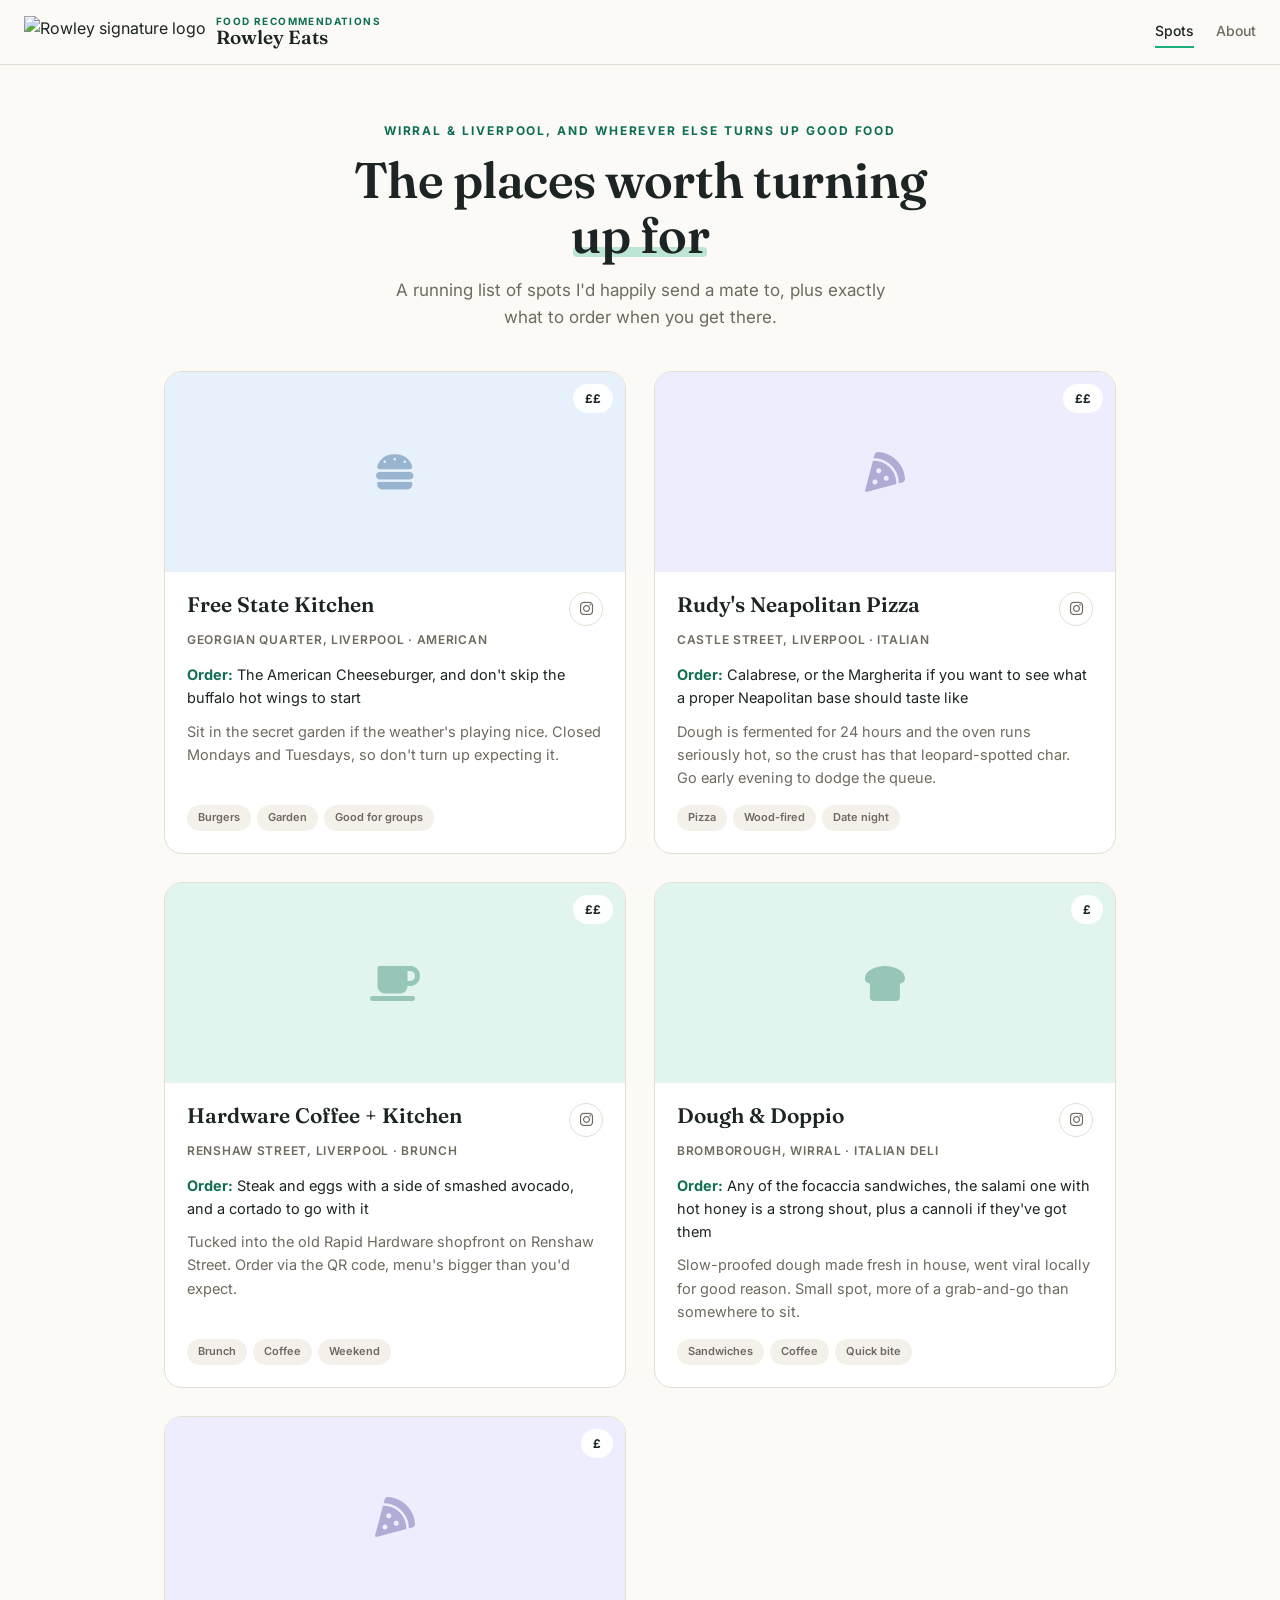
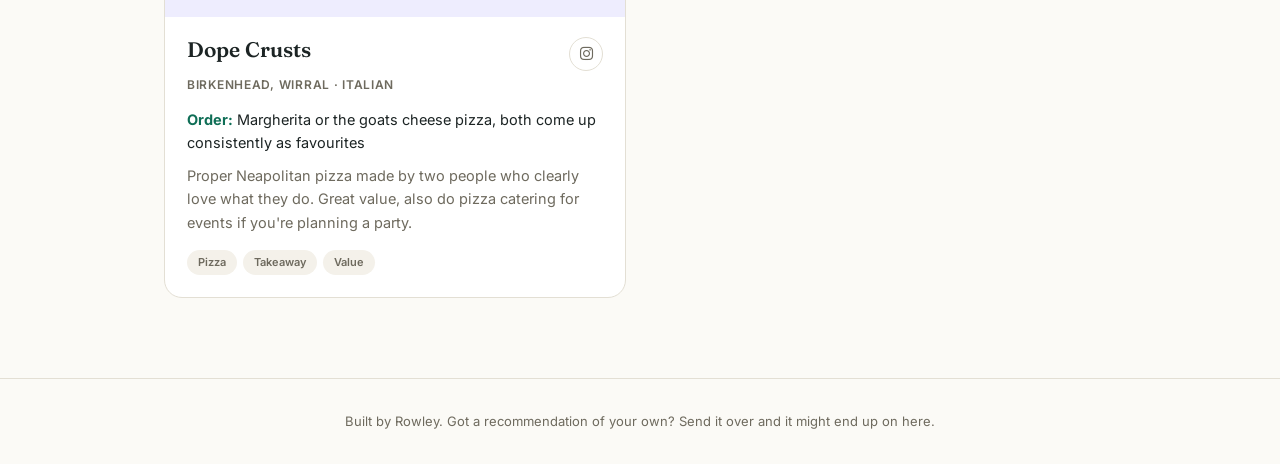
==== index.html @ 27c66225 "Add files via upload" ====
<!DOCTYPE html>
<html lang="en">
<head>
  <meta charset="UTF-8">
  <meta name="viewport" content="width=device-width, initial-scale=1.0">
  <title>Rowley Eats — Food recommendations from Rowley</title>
  <meta name="description" content="Rowley's personal recommendations for places to eat across the Wirral and Liverpool, with notes on what to order.">

  <link rel="preconnect" href="https://fonts.googleapis.com">
  <link rel="preconnect" href="https://fonts.gstatic.com" crossorigin>
  <link href="https://fonts.googleapis.com/css2?family=Fraunces:wght@500;600&family=Inter:wght@400;500;600;700&display=swap" rel="stylesheet">

  <link rel="stylesheet" href="https://cdnjs.cloudflare.com/ajax/libs/font-awesome/6.5.2/css/all.min.css" />

  <link rel="stylesheet" href="style.css">
</head>
<body>

  <header class="topbar">
    <div class="brand">
      <img src="assets/logo.png" alt="Rowley signature logo">
      <div class="brand-text">
        <span class="brand-eyebrow">Food recommendations</span>
        <span class="brand-title">Rowley Eats</span>
      </div>
    </div>
    <nav>
      <a href="index.html" class="active">Spots</a>
      <a href="about.html">About</a>
    </nav>
  </header>

  <section class="hero">
    <div class="hero-eyebrow">Wirral &amp; Liverpool, and wherever else turns up good food</div>
    <h1>The places worth turning <span class="underline">up for</span></h1>
    <p class="lede">A running list of spots I'd happily send a mate to, plus exactly what to order when you get there.</p>
  </section>

  <div class="grid" id="grid"></div>

  <footer>
    Built by Rowley. Got a recommendation of your own? Send it over and it might end up on here.
  </footer>

  <script src="data.js"></script>
  <script src="app.js"></script>
</body>
</html>
---- style.css ----
:root {
  --teal: #1AAE78;
  --teal-dark: #0F6E56;
  --teal-50: #E1F5EE;
  --blue: #2D6CDF;
  --blue-dark: #0C447C;
  --blue-50: #E6F1FB;
  --indigo: #4B3FA8;
  --indigo-dark: #3C3489;
  --indigo-50: #EEEDFE;
  --ink: #1C2424;
  --paper: #FBFAF6;
  --paper-warm: #F4F1EA;
  --line: #E3DFD4;
  --muted: #6E6A5E;
  --radius: 18px;
  --serif: "Fraunces", Georgia, serif;
  --sans: "Inter", -apple-system, BlinkMacSystemFont, "Segoe UI", sans-serif;
}

* {
  box-sizing: border-box;
}

html, body {
  margin: 0;
  padding: 0;
}

body {
  font-family: var(--sans);
  background: var(--paper);
  color: var(--ink);
  line-height: 1.6;
}

/* ===== Top bar ===== */

.topbar {
  display: flex;
  align-items: center;
  justify-content: space-between;
  padding: 16px 24px;
  border-bottom: 1px solid var(--line);
  background: var(--paper);
  position: sticky;
  top: 0;
  z-index: 50;
}

.brand {
  display: flex;
  align-items: center;
  gap: 10px;
}

.brand img {
  height: 32px;
  width: auto;
}

.brand-text {
  display: flex;
  flex-direction: column;
  line-height: 1.1;
}

.brand-eyebrow {
  font-size: 10px;
  letter-spacing: 0.14em;
  text-transform: uppercase;
  color: var(--teal-dark);
  font-weight: 700;
}

.brand-title {
  font-family: var(--serif);
  font-size: 19px;
  font-weight: 600;
  color: var(--ink);
}

.topbar nav {
  display: flex;
  gap: 22px;
}

.topbar nav a {
  color: var(--muted);
  text-decoration: none;
  font-size: 14px;
  font-weight: 500;
  padding: 4px 0;
  border-bottom: 2px solid transparent;
}

.topbar nav a:hover,
.topbar nav a.active {
  color: var(--ink);
  border-bottom-color: var(--teal);
}

/* ===== Hero ===== */

.hero {
  max-width: 720px;
  margin: 0 auto;
  padding: 56px 24px 32px;
  text-align: center;
}

.hero-eyebrow {
  font-size: 12px;
  letter-spacing: 0.16em;
  text-transform: uppercase;
  color: var(--teal-dark);
  font-weight: 700;
  margin-bottom: 12px;
}

.hero h1 {
  font-family: var(--serif);
  font-size: clamp(32px, 6vw, 50px);
  font-weight: 600;
  line-height: 1.1;
  margin: 0 0 14px;
  letter-spacing: -0.01em;
}

.hero h1 .underline {
  position: relative;
  display: inline-block;
}

.hero h1 .underline::after {
  content: "";
  position: absolute;
  left: 2px;
  right: 2px;
  bottom: 6px;
  height: 10px;
  background: var(--teal);
  opacity: 0.28;
  z-index: -1;
  border-radius: 4px;
}

.hero p.lede {
  font-size: 17px;
  color: var(--muted);
  max-width: 520px;
  margin: 0 auto;
}

/* ===== Card grid ===== */

.grid {
  max-width: 1000px;
  margin: 0 auto;
  padding: 8px 24px 80px;
  display: grid;
  grid-template-columns: repeat(2, 1fr);
  gap: 28px;
}

@media (max-width: 760px) {
  .grid {
    grid-template-columns: 1fr;
    gap: 24px;
  }
}

/* ===== Card ===== */

.card {
  background: #fff;
  border: 1px solid var(--line);
  border-radius: var(--radius);
  overflow: hidden;
  display: flex;
  flex-direction: column;
}

.card-image {
  height: 200px;
  width: 100%;
  position: relative;
  overflow: hidden;
}

.card-image img {
  width: 100%;
  height: 100%;
  object-fit: cover;
  display: block;
}

.card-image-placeholder {
  width: 100%;
  height: 100%;
  display: flex;
  align-items: center;
  justify-content: center;
  position: relative;
}

.card-image-placeholder .icon {
  font-size: 40px;
  opacity: 0.35;
}

.placeholder-teal {
  background: var(--teal-50);
  color: var(--teal-dark);
}

.placeholder-blue {
  background: var(--blue-50);
  color: var(--blue-dark);
}

.placeholder-indigo {
  background: var(--indigo-50);
  color: var(--indigo-dark);
}

.price-badge {
  position: absolute;
  top: 12px;
  right: 12px;
  background: rgba(255,255,255,0.92);
  border-radius: 999px;
  padding: 5px 12px;
  font-size: 12px;
  font-weight: 700;
  color: var(--ink);
}

.card-body {
  padding: 20px 22px 22px;
  display: flex;
  flex-direction: column;
  flex: 1;
}

.card-top {
  display: flex;
  align-items: flex-start;
  justify-content: space-between;
  gap: 10px;
  margin-bottom: 4px;
}

.card-name {
  font-family: var(--serif);
  font-size: 21px;
  font-weight: 600;
  margin: 0;
  line-height: 1.2;
}

.insta-link {
  flex-shrink: 0;
  display: flex;
  align-items: center;
  justify-content: center;
  width: 34px;
  height: 34px;
  border-radius: 50%;
  border: 1px solid var(--line);
  color: var(--muted);
  text-decoration: none;
  font-size: 15px;
  transition: all 0.15s ease;
}

.insta-link:hover {
  color: var(--ink);
  border-color: var(--teal);
}

.card-meta {
  font-size: 12px;
  color: var(--muted);
  text-transform: uppercase;
  letter-spacing: 0.06em;
  font-weight: 600;
  margin: 0 0 14px;
}

.card-order {
  font-size: 14.5px;
  margin: 0 0 10px;
}

.card-order .label {
  font-weight: 700;
  color: var(--teal-dark);
}

.card-note {
  font-size: 14.5px;
  color: var(--muted);
  margin: 0 0 16px;
  flex: 1;
}

.card-tags {
  display: flex;
  gap: 6px;
  flex-wrap: wrap;
}

.tag {
  font-size: 11px;
  background: var(--paper-warm);
  color: var(--muted);
  padding: 4px 11px;
  border-radius: 999px;
  font-weight: 600;
}

/* ===== Footer ===== */

footer {
  border-top: 1px solid var(--line);
  padding: 32px 24px;
  text-align: center;
  font-size: 13px;
  color: var(--muted);
}
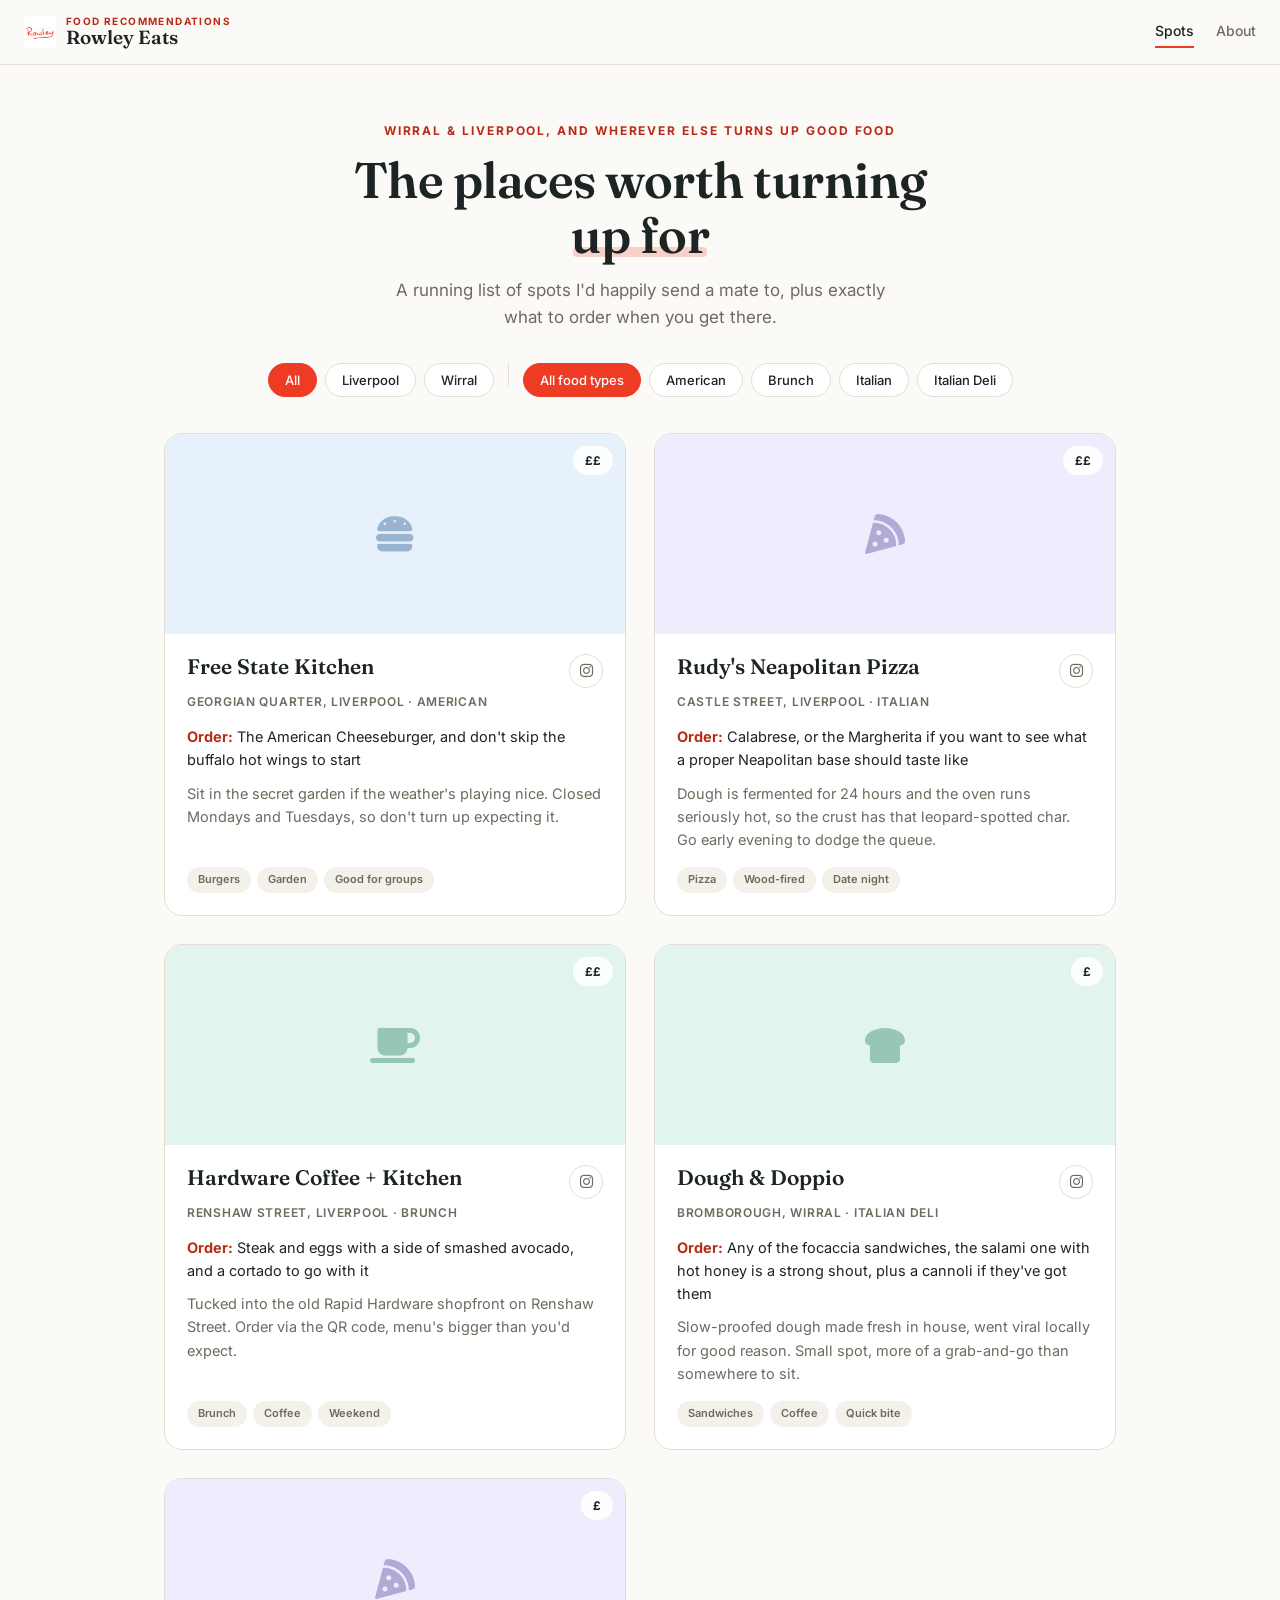
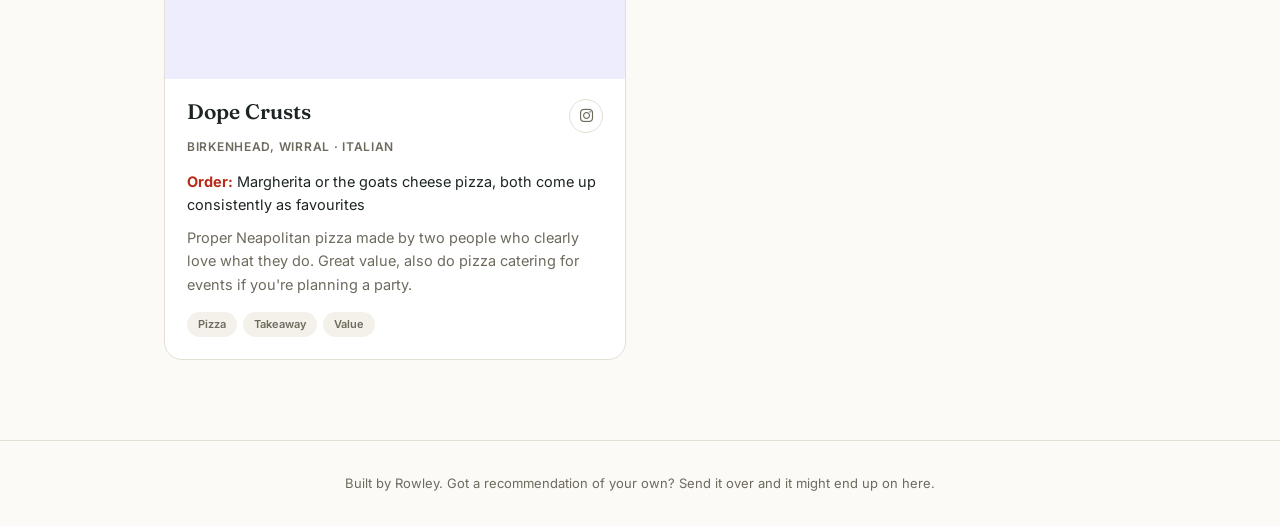
==== commit 4b0199f6: "Add files via upload" ====
--- a/index.html
+++ b/index.html
@@ -36,6 +36,10 @@
     <p class="lede">A running list of spots I'd happily send a mate to, plus exactly what to order when you get there.</p>
   </section>
 
+  <div class="filters" id="filters">
+    <button class="chip active" data-filter-type="city" data-value="all">All</button>
+  </div>
+
   <div class="grid" id="grid"></div>
 
   <footer>
--- a/style.css
+++ b/style.css
@@ -1,4 +1,7 @@
 :root {
+  --accent: #EE3B24;
+  --accent-dark: #B82B17;
+  --accent-50: #FCEAE6;
   --teal: #1AAE78;
   --teal-dark: #0F6E56;
   --teal-50: #E1F5EE;
@@ -69,7 +72,7 @@
   font-size: 10px;
   letter-spacing: 0.14em;
   text-transform: uppercase;
-  color: var(--teal-dark);
+  color: var(--accent-dark);
   font-weight: 700;
 }
 
@@ -97,7 +100,7 @@
 .topbar nav a:hover,
 .topbar nav a.active {
   color: var(--ink);
-  border-bottom-color: var(--teal);
+  border-bottom-color: var(--accent);
 }
 
 /* ===== Hero ===== */
@@ -113,7 +116,7 @@
   font-size: 12px;
   letter-spacing: 0.16em;
   text-transform: uppercase;
-  color: var(--teal-dark);
+  color: var(--accent-dark);
   font-weight: 700;
   margin-bottom: 12px;
 }
@@ -139,8 +142,8 @@
   right: 2px;
   bottom: 6px;
   height: 10px;
-  background: var(--teal);
-  opacity: 0.28;
+  background: var(--accent);
+  opacity: 0.22;
   z-index: -1;
   border-radius: 4px;
 }
@@ -150,6 +153,56 @@
   color: var(--muted);
   max-width: 520px;
   margin: 0 auto;
+}
+
+/* ===== Filter chips ===== */
+
+.filters {
+  max-width: 1000px;
+  margin: 0 auto;
+  padding: 0 24px 28px;
+  display: flex;
+  flex-wrap: wrap;
+  justify-content: center;
+  gap: 8px;
+}
+
+.filters .divider {
+  width: 1px;
+  height: 24px;
+  background: var(--line);
+  margin: 0 6px;
+}
+
+.chip {
+  border: 1px solid var(--line);
+  background: #fff;
+  color: var(--ink);
+  font-size: 13px;
+  font-weight: 500;
+  padding: 8px 16px;
+  border-radius: 999px;
+  cursor: pointer;
+  transition: all 0.15s ease;
+  font-family: var(--sans);
+}
+
+.chip:hover {
+  border-color: var(--accent);
+}
+
+.chip.active {
+  background: var(--accent);
+  border-color: var(--accent);
+  color: #fff;
+}
+
+.no-results {
+  text-align: center;
+  color: var(--muted);
+  font-size: 15px;
+  padding: 40px 24px;
+  grid-column: 1 / -1;
 }
 
 /* ===== Card grid ===== */
@@ -276,7 +329,7 @@
 
 .insta-link:hover {
   color: var(--ink);
-  border-color: var(--teal);
+  border-color: var(--accent);
 }
 
 .card-meta {
@@ -295,7 +348,7 @@
 
 .card-order .label {
   font-weight: 700;
-  color: var(--teal-dark);
+  color: var(--accent-dark);
 }
 
 .card-note {
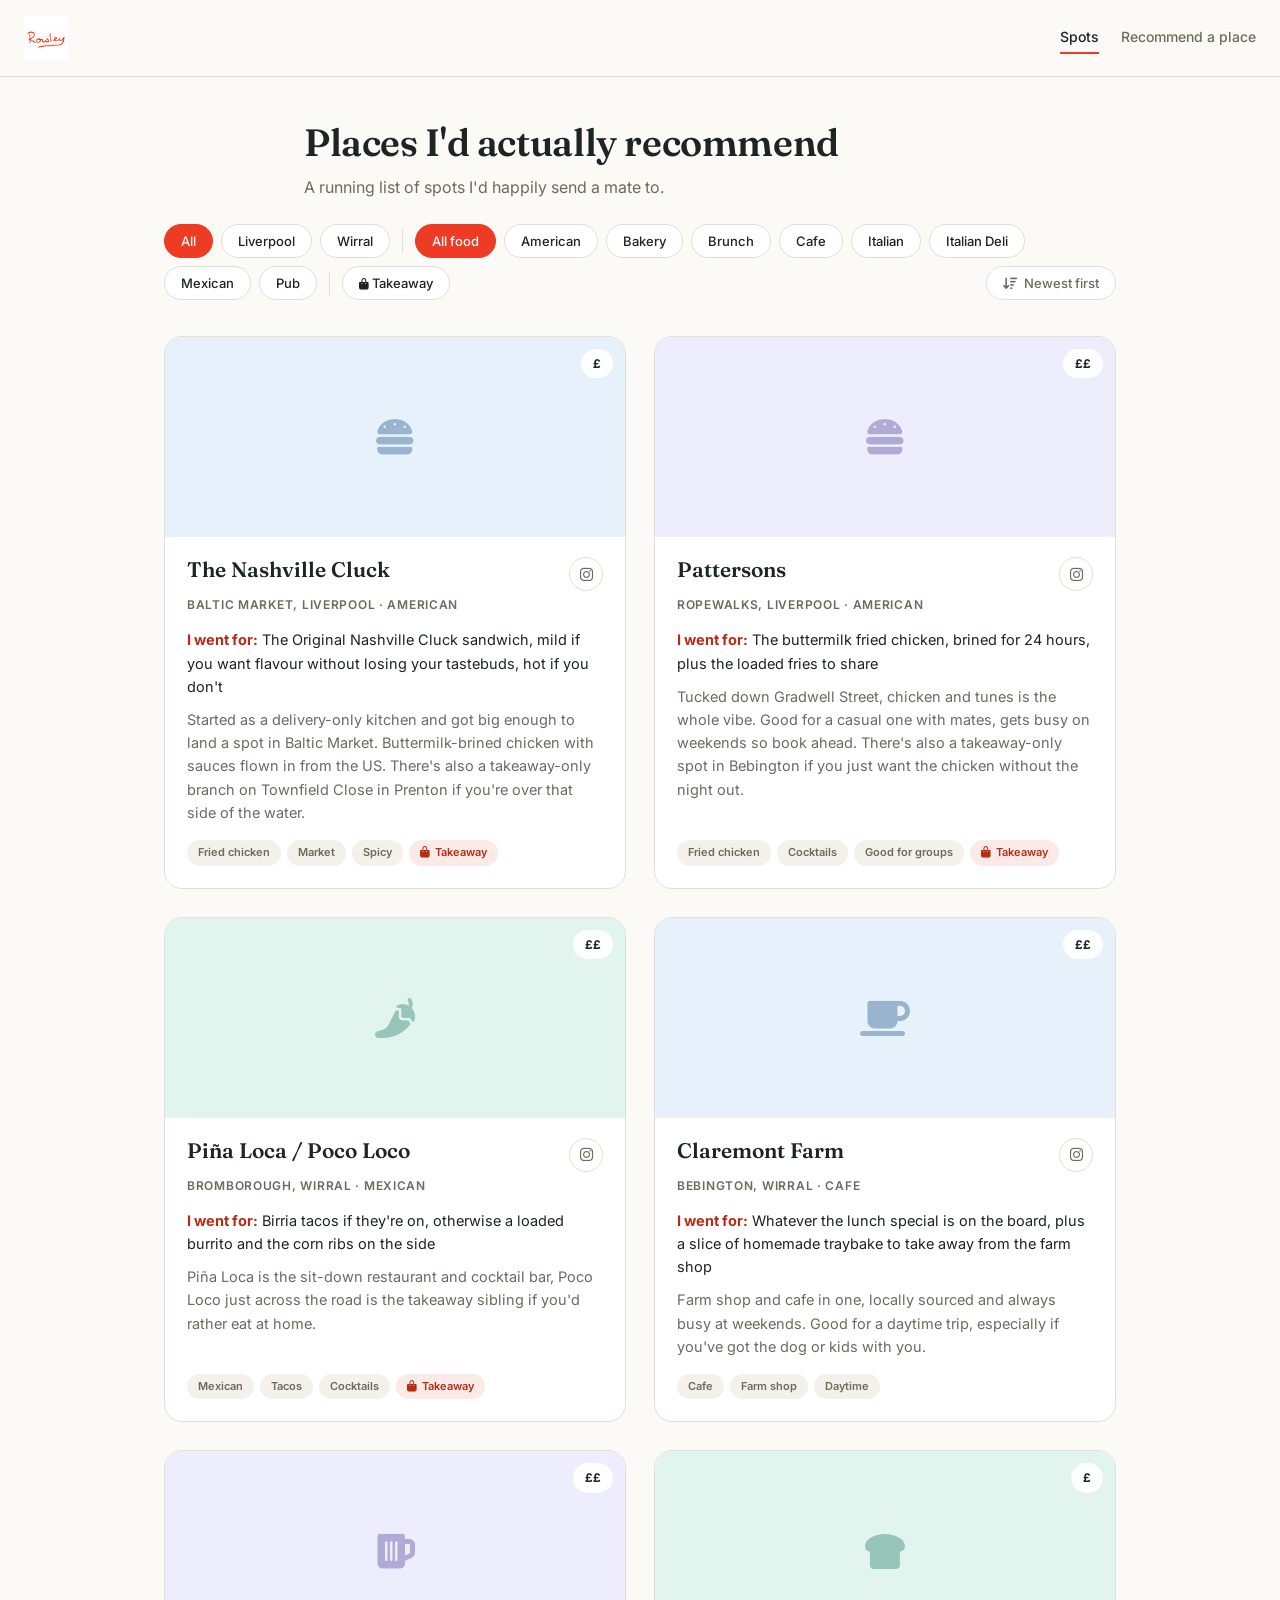
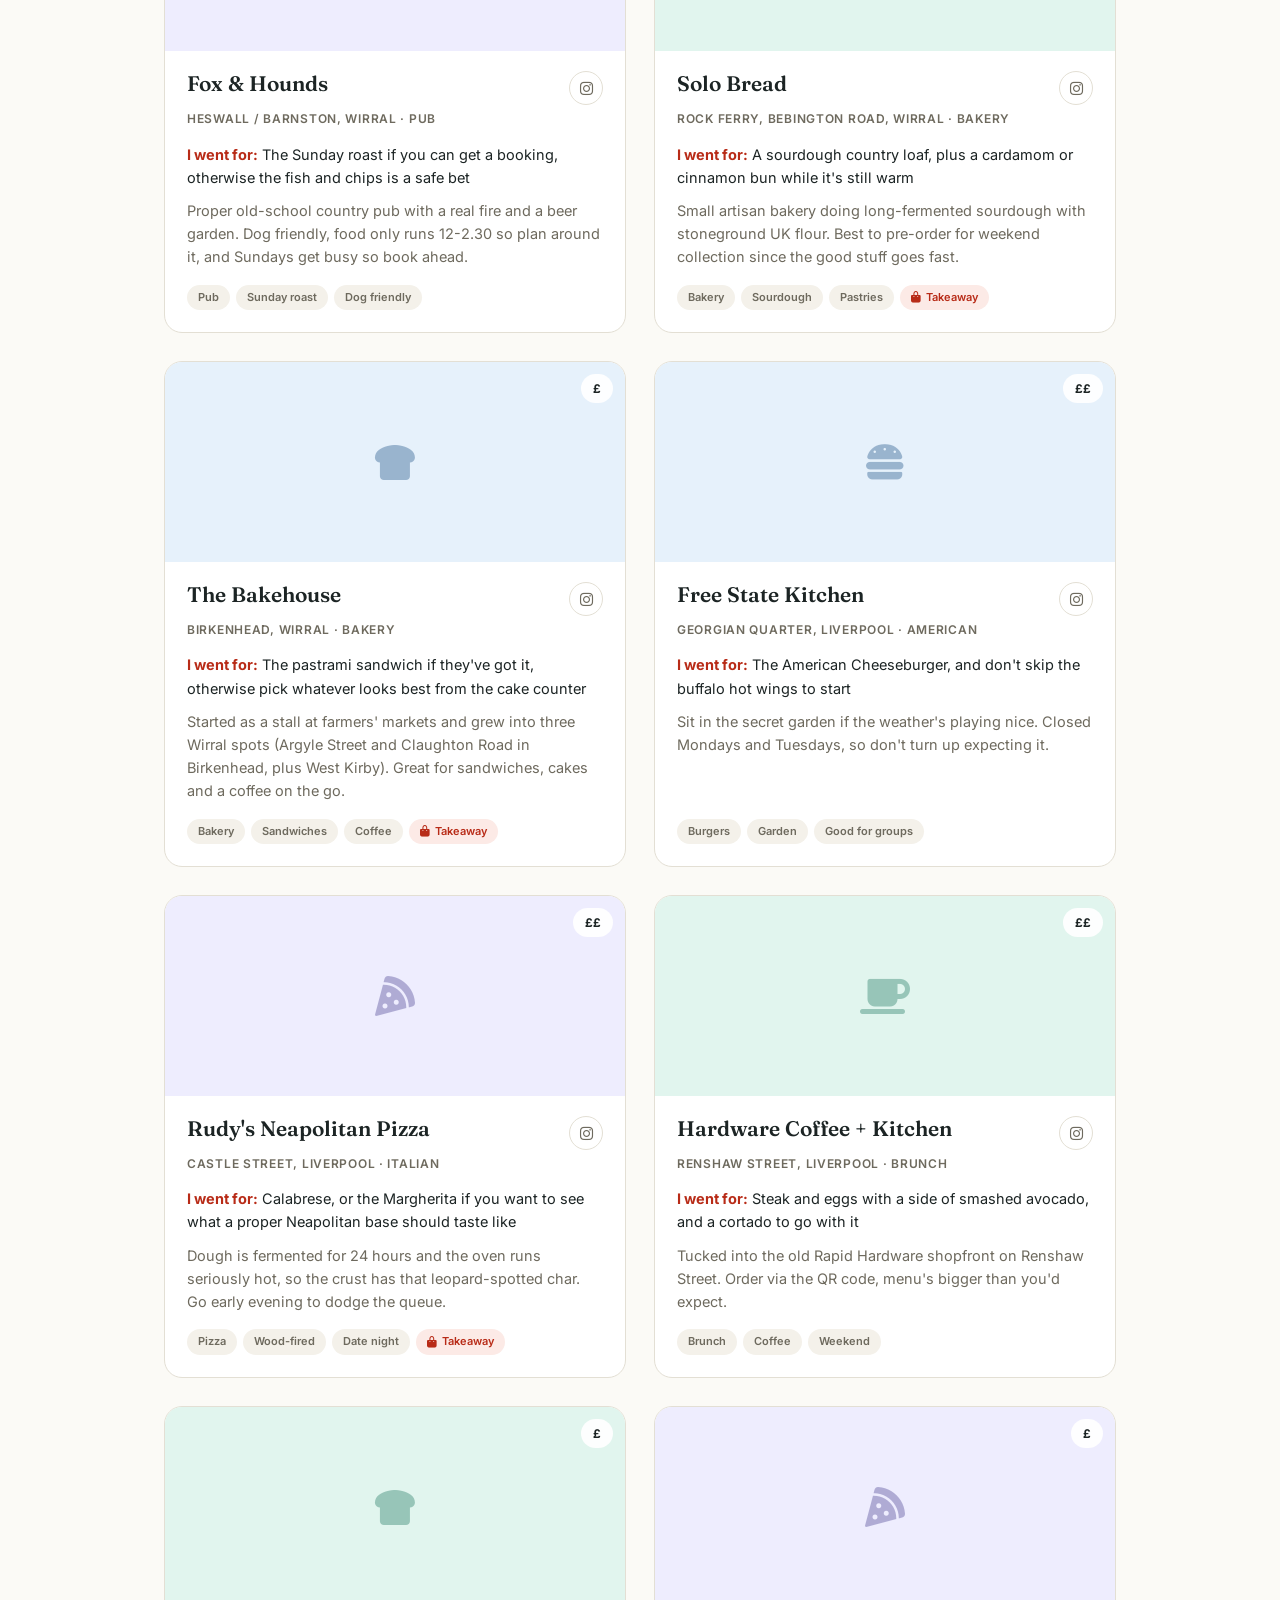
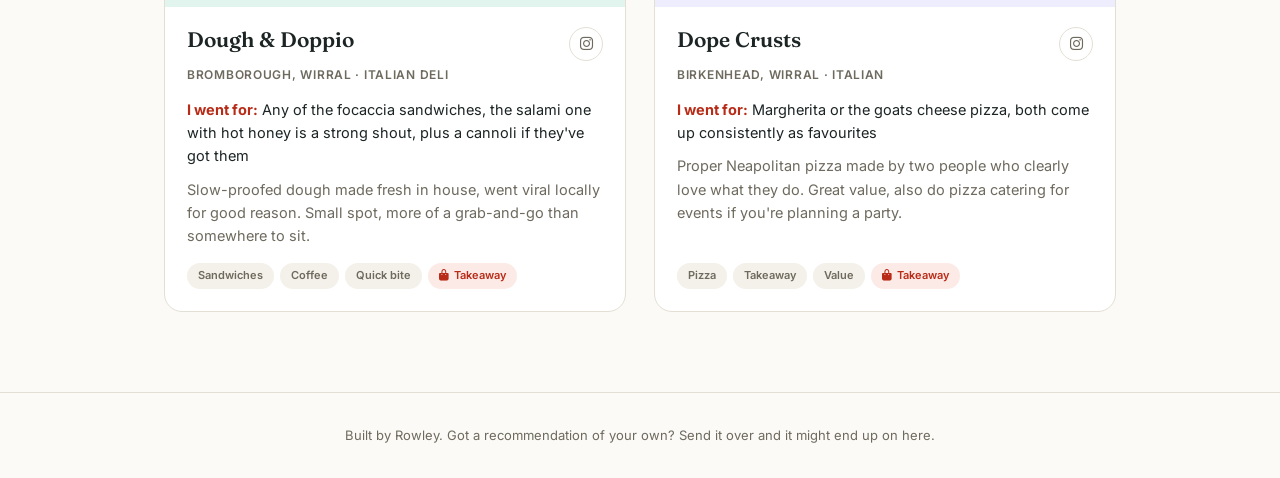
==== commit 3be044e2: "Add files via upload" ====
--- a/index.html
+++ b/index.html
@@ -18,22 +18,17 @@
 
   <header class="topbar">
     <div class="brand">
-      <img src="assets/logo.png" alt="Rowley signature logo">
-      <div class="brand-text">
-        <span class="brand-eyebrow">Food recommendations</span>
-        <span class="brand-title">Rowley Eats</span>
-      </div>
+      <img src="assets/logo.png" alt="Rowley Eats">
     </div>
     <nav>
       <a href="index.html" class="active">Spots</a>
-      <a href="about.html">About</a>
+      <a href="recommend.html">Recommend a place</a>
     </nav>
   </header>
 
   <section class="hero">
-    <div class="hero-eyebrow">Wirral &amp; Liverpool, and wherever else turns up good food</div>
-    <h1>The places worth turning <span class="underline">up for</span></h1>
-    <p class="lede">A running list of spots I'd happily send a mate to, plus exactly what to order when you get there.</p>
+    <h1>Places I'd actually recommend</h1>
+    <p class="lede">A running list of spots I'd happily send a mate to.</p>
   </section>
 
   <div class="filters" id="filters">
--- a/style.css
+++ b/style.css
@@ -58,7 +58,7 @@
 }
 
 .brand img {
-  height: 32px;
+  height: 44px;
   width: auto;
 }
 
@@ -108,51 +108,22 @@
 .hero {
   max-width: 720px;
   margin: 0 auto;
-  padding: 56px 24px 32px;
-  text-align: center;
-}
-
-.hero-eyebrow {
-  font-size: 12px;
-  letter-spacing: 0.16em;
-  text-transform: uppercase;
-  color: var(--accent-dark);
-  font-weight: 700;
-  margin-bottom: 12px;
+  padding: 44px 24px 24px;
 }
 
 .hero h1 {
   font-family: var(--serif);
-  font-size: clamp(32px, 6vw, 50px);
-  font-weight: 600;
-  line-height: 1.1;
-  margin: 0 0 14px;
+  font-size: clamp(26px, 4vw, 38px);
+  font-weight: 600;
+  line-height: 1.15;
+  margin: 0 0 10px;
   letter-spacing: -0.01em;
 }
 
-.hero h1 .underline {
-  position: relative;
-  display: inline-block;
-}
-
-.hero h1 .underline::after {
-  content: "";
-  position: absolute;
-  left: 2px;
-  right: 2px;
-  bottom: 6px;
-  height: 10px;
-  background: var(--accent);
-  opacity: 0.22;
-  z-index: -1;
-  border-radius: 4px;
-}
-
 .hero p.lede {
-  font-size: 17px;
-  color: var(--muted);
-  max-width: 520px;
-  margin: 0 auto;
+  font-size: 16px;
+  color: var(--muted);
+  margin: 0;
 }
 
 /* ===== Filter chips ===== */
@@ -163,15 +134,15 @@
   padding: 0 24px 28px;
   display: flex;
   flex-wrap: wrap;
-  justify-content: center;
   gap: 8px;
+  align-items: center;
 }
 
 .filters .divider {
   width: 1px;
   height: 24px;
   background: var(--line);
-  margin: 0 6px;
+  margin: 0 4px;
 }
 
 .chip {
@@ -195,6 +166,28 @@
   background: var(--accent);
   border-color: var(--accent);
   color: #fff;
+}
+
+.chip-sort {
+  border: 1px solid var(--line);
+  background: #fff;
+  color: var(--muted);
+  font-size: 13px;
+  font-weight: 500;
+  padding: 8px 16px;
+  border-radius: 999px;
+  cursor: pointer;
+  transition: all 0.15s ease;
+  font-family: var(--sans);
+  display: flex;
+  align-items: center;
+  gap: 6px;
+  margin-left: auto;
+}
+
+.chip-sort:hover {
+  border-color: var(--accent);
+  color: var(--ink);
 }
 
 .no-results {
@@ -289,6 +282,19 @@
   color: var(--ink);
 }
 
+.new-badge {
+  position: absolute;
+  top: 12px;
+  left: 12px;
+  background: var(--accent);
+  color: #fff;
+  border-radius: 999px;
+  padding: 5px 14px;
+  font-size: 12px;
+  font-weight: 700;
+  letter-spacing: 0.04em;
+}
+
 .card-body {
   padding: 20px 22px 22px;
   display: flex;
@@ -341,12 +347,12 @@
   margin: 0 0 14px;
 }
 
-.card-order {
+.card-had {
   font-size: 14.5px;
   margin: 0 0 10px;
 }
 
-.card-order .label {
+.card-had .label {
   font-weight: 700;
   color: var(--accent-dark);
 }
@@ -371,6 +377,14 @@
   padding: 4px 11px;
   border-radius: 999px;
   font-weight: 600;
+}
+
+.tag-takeaway {
+  background: var(--accent-50);
+  color: var(--accent-dark);
+  display: inline-flex;
+  align-items: center;
+  gap: 5px;
 }
 
 /* ===== Footer ===== */
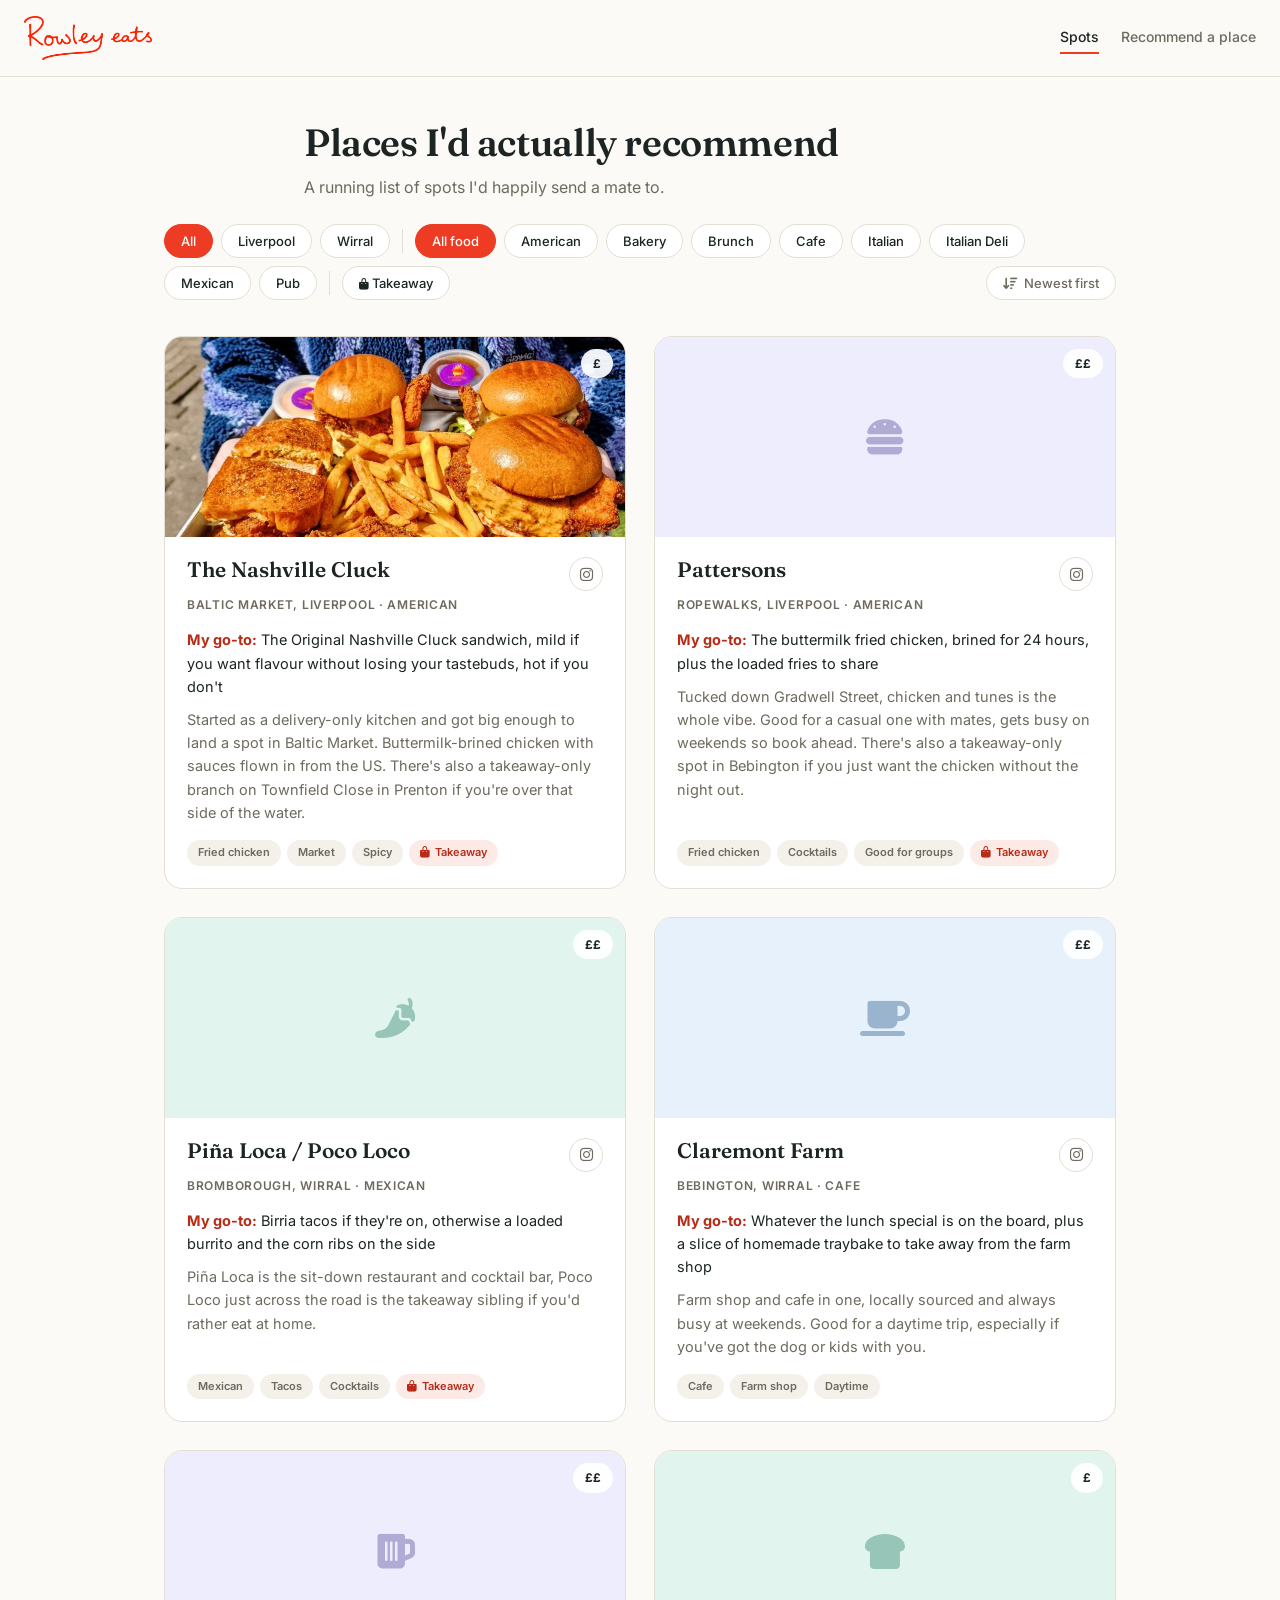
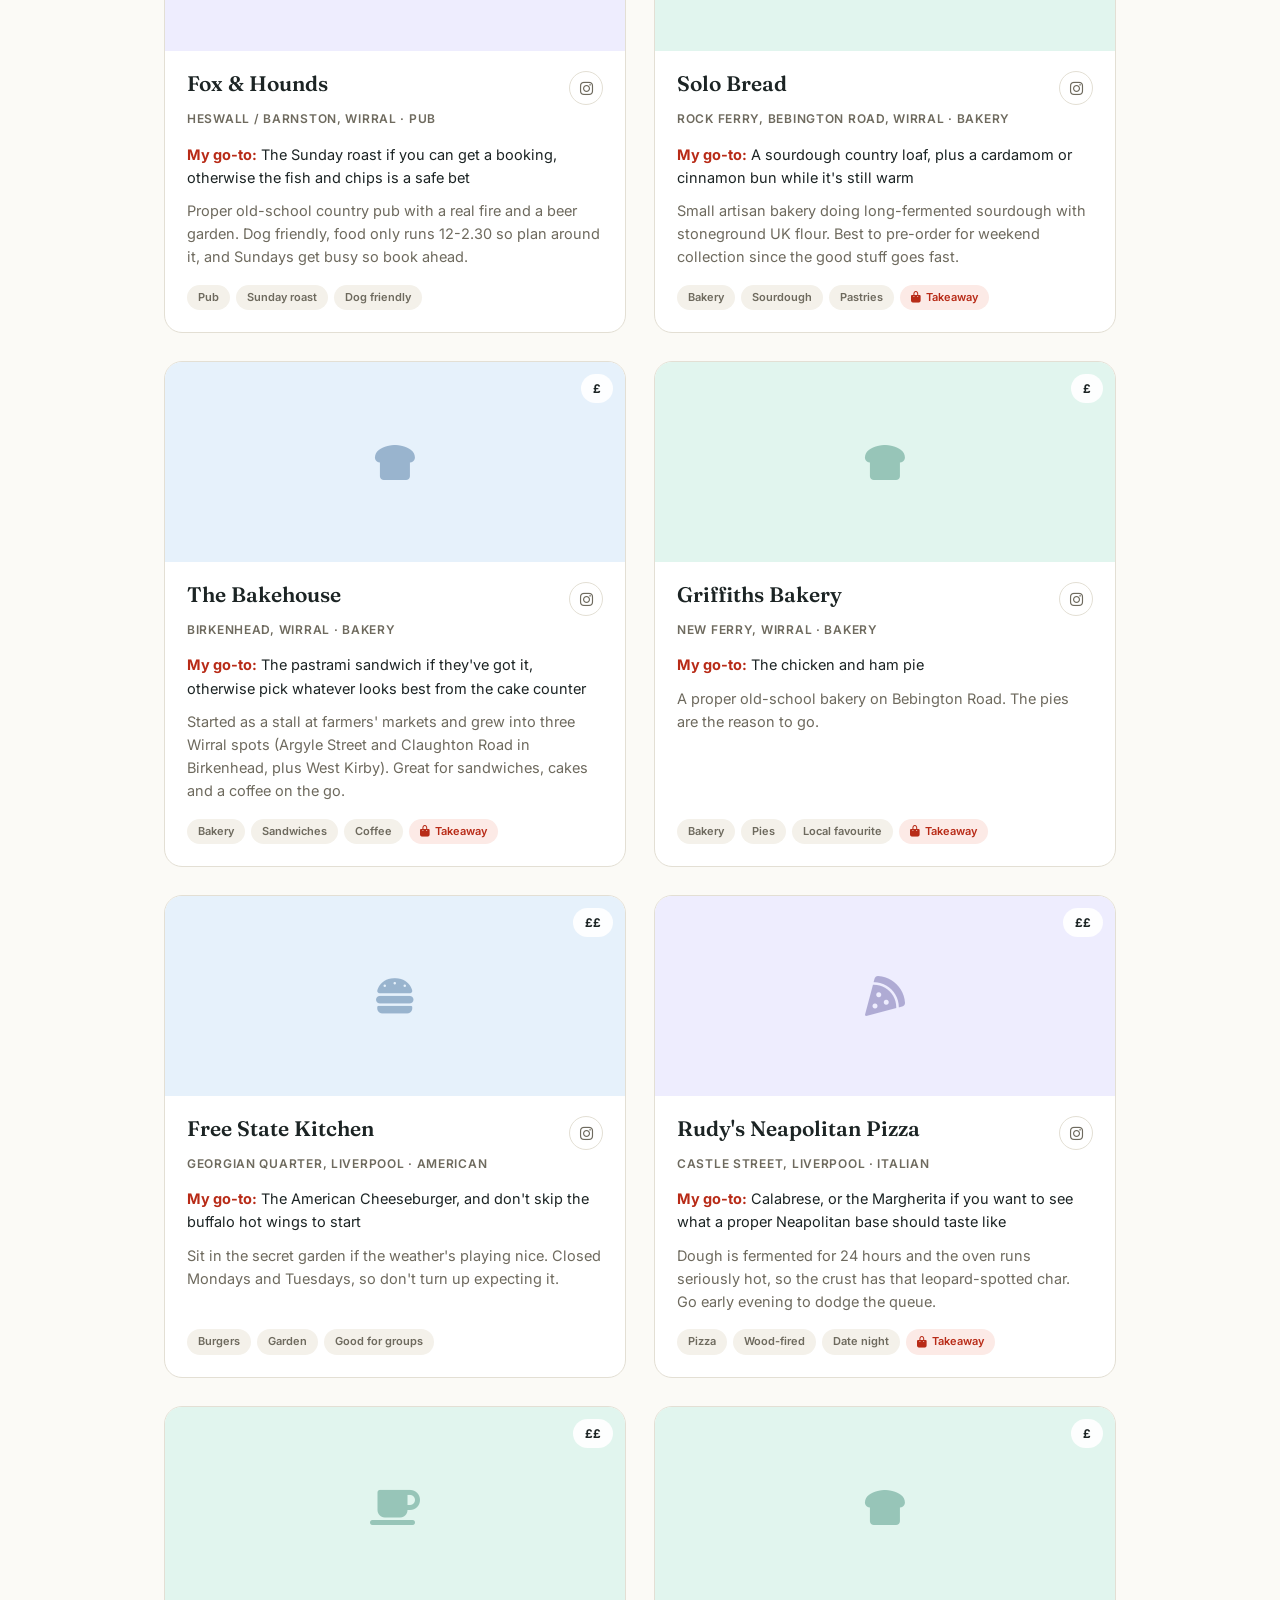
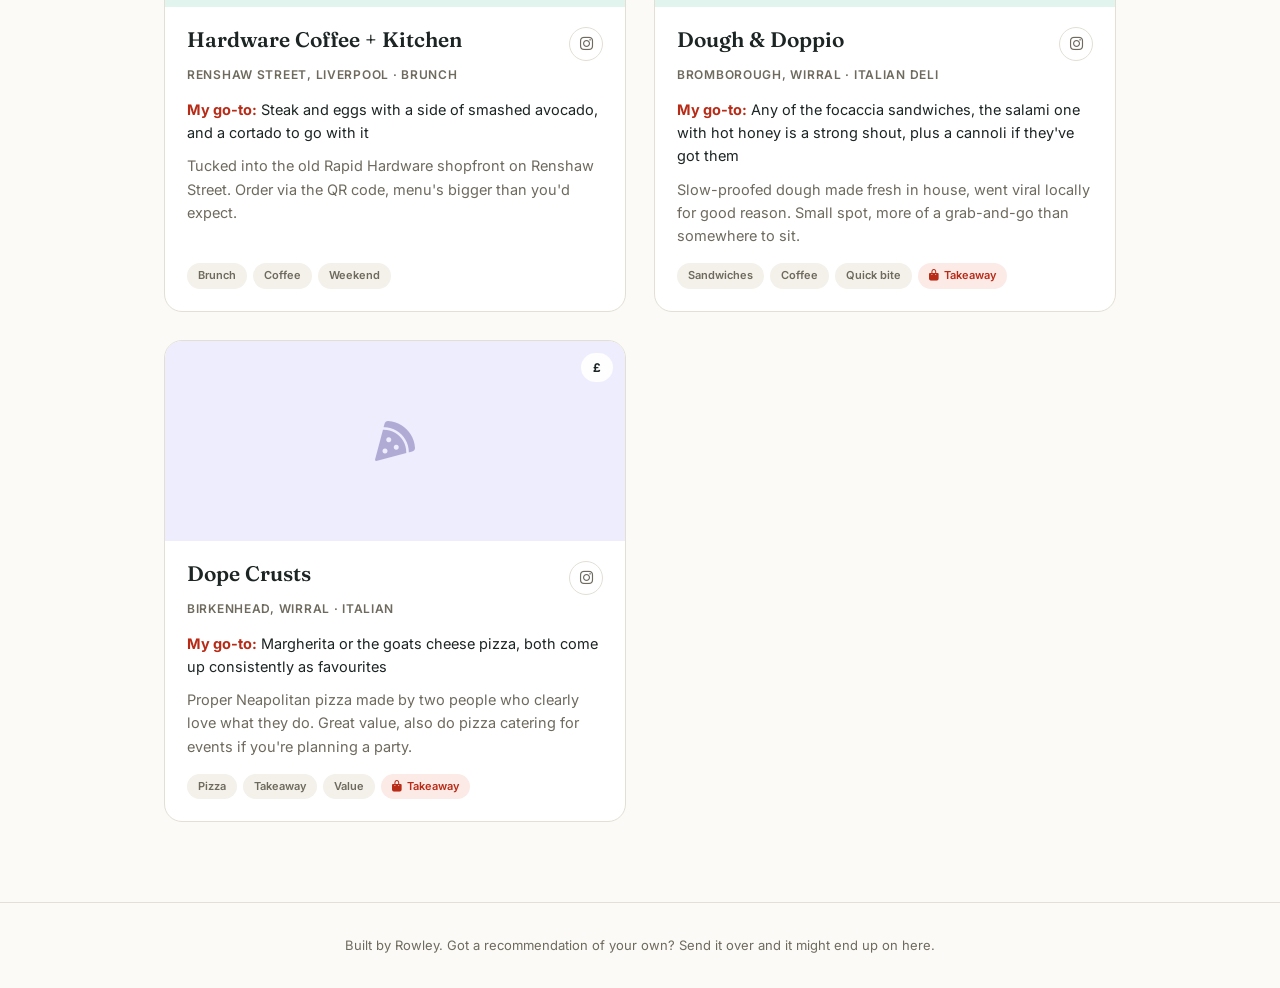
==== commit 49890135: "Add files via upload" ====
--- a/index.html
+++ b/index.html
@@ -12,7 +12,7 @@
 
   <link rel="stylesheet" href="https://cdnjs.cloudflare.com/ajax/libs/font-awesome/6.5.2/css/all.min.css" />
 
-  <link rel="stylesheet" href="style.css">
+  <link rel="stylesheet" href="style.css?v=3">
 </head>
 <body>
 
@@ -41,7 +41,7 @@
     Built by Rowley. Got a recommendation of your own? Send it over and it might end up on here.
   </footer>
 
-  <script src="data.js"></script>
-  <script src="app.js"></script>
+  <script src="data.js?v=3"></script>
+  <script src="app.js?v=3"></script>
 </body>
 </html>
